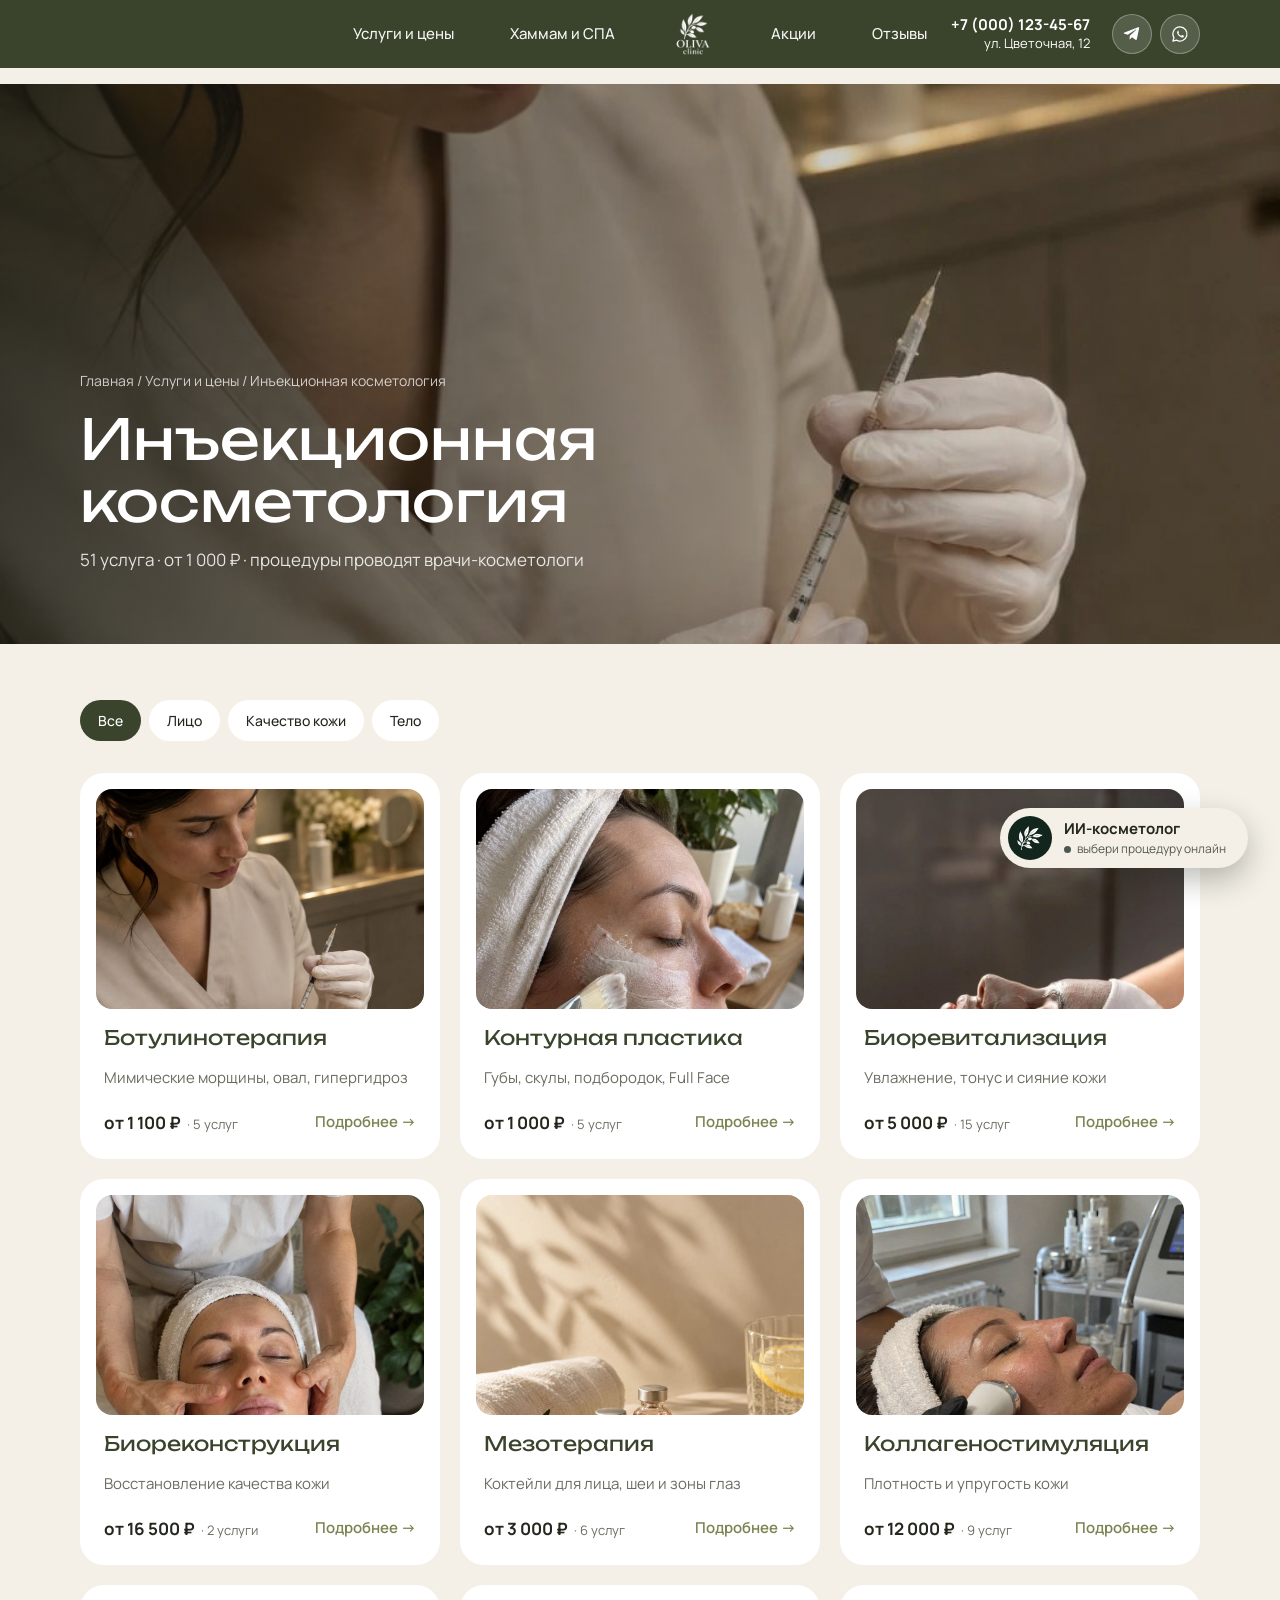
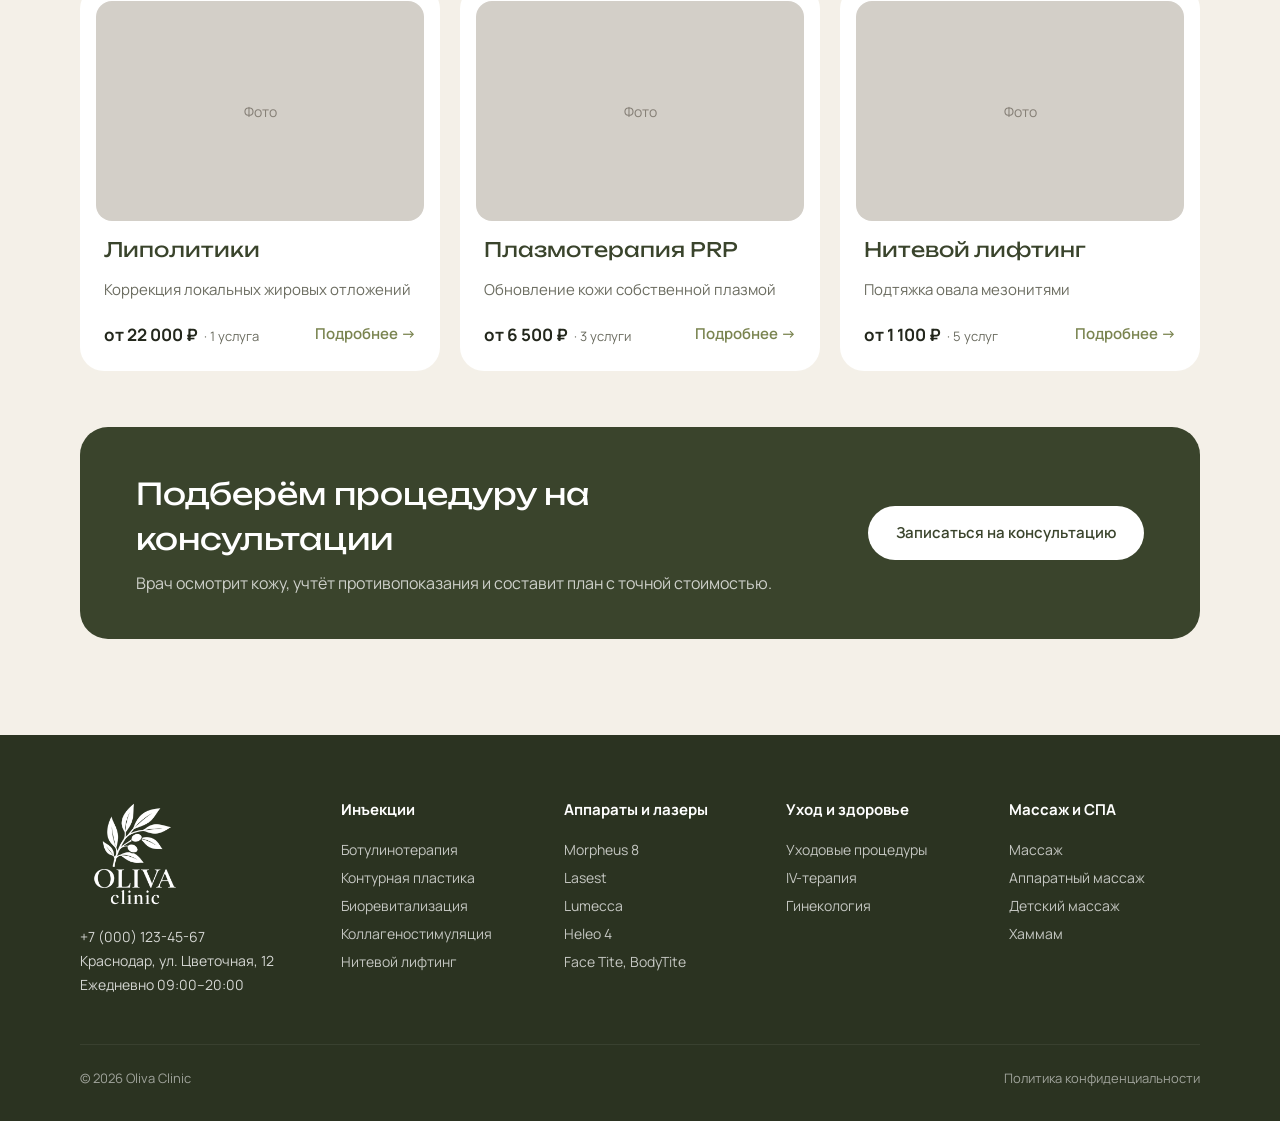
==== category-injections.html @ ef7864f9 "Убран ВКонтакте: вместо него Telegram-бот и WhatsApp Co-Authored-By: Claude Opus 5.5 <noreply@anthro" ====
<!doctype html>
<html lang="ru">
<head>
<meta charset="utf-8">
<meta name="viewport" content="width=device-width, initial-scale=1">
<title>Инъекционная косметология — OLIVA clinic</title>
<link rel="icon" href="assets/img/oliva-mark-black.png">
<link rel="preconnect" href="https://fonts.googleapis.com"><link rel="preconnect" href="https://fonts.gstatic.com" crossorigin>
<link href="https://fonts.googleapis.com/css2?family=Manrope:wght@400;500;600;700;800&family=Unbounded:wght@400;700&family=Yeseva+One&family=Cormorant+Garamond:ital,wght@1,500&display=swap" rel="stylesheet">
<link rel="stylesheet" href="assets/css/style.css?v=22">
</head>
<body class="inner">
<div id="site-header"></div>
<main>
  <section class="cat-hero">
    <img src="assets/img/svc-injections.jpg" alt="">
    <div class="wrap">
      <div style="font-size:14px;opacity:.75"><a href="index.html">Главная</a>  /  <a href="prices.html">Услуги и цены</a>  /  Инъекционная косметология</div>
      <h1>Инъекционная<br>косметология</h1>
      <p style="font-size:17px;opacity:.85">51 услуга · от 1 000 ₽ · процедуры проводят врачи-косметологи</p>
    </div>
  </section>
  <div class="wrap">
    <div class="filters">
      <button class="on" data-f="">Все</button><button data-f="face">Лицо</button><button data-f="skin">Качество кожи</button><button data-f="body">Тело</button>
    </div>
    <div class="cgrid3">
      <a class="ccard3 rv" data-g="face" href="service-botox.html"><div class="im"><img src="assets/img/svc-injections.jpg" alt=""></div><h3>Ботулинотерапия</h3><p>Мимические морщины, овал, гипергидроз</p><div class="ft"><span><b>от 1 100 ₽</b><small>· 5 услуг</small></span><span class="link">Подробнее →</span></div></a>
      <a class="ccard3 rv" data-g="face" href="prices.html#c-konturnaya-plastika"><div class="im"><img src="assets/img/p-mask.jpg" alt=""></div><h3>Контурная пластика</h3><p>Губы, скулы, подбородок, Full Face</p><div class="ft"><span><b>от 1 000 ₽</b><small>· 5 услуг</small></span><span class="link">Подробнее →</span></div></a>
      <a class="ccard3 rv" data-g="skin" href="prices.html#c-biorevitalizatsiya"><div class="im"><img src="assets/img/svc-face.jpg" alt=""></div><h3>Биоревитализация</h3><p>Увлажнение, тонус и сияние кожи</p><div class="ft"><span><b>от 5 000 ₽</b><small>· 15 услуг</small></span><span class="link">Подробнее →</span></div></a>
      <a class="ccard3 rv" data-g="skin" href="prices.html#c-biorekonstruktsiya"><div class="im"><img src="assets/img/p-massage.jpg" alt=""></div><h3>Биореконструкция</h3><p>Восстановление качества кожи</p><div class="ft"><span><b>от 16 500 ₽</b><small>· 2 услуги</small></span><span class="link">Подробнее →</span></div></a>
      <a class="ccard3 rv" data-g="skin" href="prices.html#c-mezoterapiya"><div class="im"><img src="assets/img/svc-iv.jpg" alt=""></div><h3>Мезотерапия</h3><p>Коктейли для лица, шеи и зоны глаз</p><div class="ft"><span><b>от 3 000 ₽</b><small>· 6 услуг</small></span><span class="link">Подробнее →</span></div></a>
      <a class="ccard3 rv" data-g="skin" href="prices.html#c-kollagenostimulyatsiya"><div class="im"><img src="assets/img/p-apparatus.jpg" alt=""></div><h3>Коллагеностимуляция</h3><p>Плотность и упругость кожи</p><div class="ft"><span><b>от 12 000 ₽</b><small>· 9 услуг</small></span><span class="link">Подробнее →</span></div></a>
      <a class="ccard3 rv" data-g="body" href="prices.html#c-lipolitiki"><div class="im">Фото</div><h3>Липолитики</h3><p>Коррекция локальных жировых отложений</p><div class="ft"><span><b>от 22 000 ₽</b><small>· 1 услуга</small></span><span class="link">Подробнее →</span></div></a>
      <a class="ccard3 rv" data-g="skin" href="prices.html#c-plazmoterapiya-cortexil-prp"><div class="im">Фото</div><h3>Плазмотерапия PRP</h3><p>Обновление кожи собственной плазмой</p><div class="ft"><span><b>от 6 500 ₽</b><small>· 3 услуги</small></span><span class="link">Подробнее →</span></div></a>
      <a class="ccard3 rv" data-g="face" href="prices.html#c-nitevoy-lifting"><div class="im">Фото</div><h3>Нитевой лифтинг</h3><p>Подтяжка овала мезонитями</p><div class="ft"><span><b>от 1 100 ₽</b><small>· 5 услуг</small></span><span class="link">Подробнее →</span></div></a>
    </div>
    <div class="cta-band" style="margin-top:56px">
      <div><h3>Подберём процедуру на консультации</h3><p>Врач осмотрит кожу, учтёт противопоказания и составит план с точной стоимостью.</p></div>
      <a href="#" class="btn btn-white" data-book="Консультация врача">Записаться на консультацию</a>
    </div>
  </div>
</main>
<div id="site-footer"></div>
<script src="assets/js/main.js?v=22"></script>
</body>
</html>
---- assets/css/style.css ----
:root{
  --ol:#3A442C; --ol-dark:#2B3321; --ink:#23271C; --mut:#6B6C60; --bg:#F4F0E8; --line:#E4DDD0;
  --acc:#7A8450; --white:#fff; --hammam:#0F3D47; --berry:#C2476B; --plum:#4E2446; --pink:#F2BFCB;
  --star:#E0A43A; --radius:24px; --pad:80px; --max:1440px;
  --f-head:'Unbounded',system-ui,sans-serif; --f-body:'Manrope',system-ui,sans-serif;
  --f-fest:'Yeseva One',serif; --f-it:'Cormorant Garamond',serif;
}
*{box-sizing:border-box;margin:0;padding:0}
html{scroll-behavior:smooth}
body{font-family:var(--f-body);color:var(--ink);background:var(--bg);font-size:16px;line-height:1.5;-webkit-font-smoothing:antialiased;overflow-x:hidden}
img{display:block;max-width:100%}
a{color:inherit;text-decoration:none}
button{font:inherit;cursor:pointer;border:0;background:none;color:inherit}
input,select,textarea{font:inherit}
.wrap{max-width:var(--max);margin:0 auto;padding:0 var(--pad)}
.h2{font-family:var(--f-head);font-weight:400;font-size:40px;line-height:1.15;color:var(--ol)}
.kicker{font-size:12px;font-weight:700;letter-spacing:.16em;text-transform:uppercase;color:var(--acc)}
.muted{color:var(--mut)}
.section{padding:96px 0}
.btn{display:inline-flex;align-items:center;justify-content:center;gap:10px;border-radius:100px;padding:16px 28px;font-weight:600;font-size:15px;transition:transform .2s,background .2s,color .2s,box-shadow .2s;white-space:nowrap}
.btn:hover{transform:translateY(-2px)}
.btn:active{transform:translateY(0)}
.btn-ol{background:var(--ol);color:#fff}
.btn-ol:hover{background:var(--ol-dark);box-shadow:0 10px 24px rgba(58,68,44,.25)}
.btn-light{background:var(--bg);color:var(--ink)}
.btn-white{background:#fff;color:var(--ol)}
.btn-line{border:1px solid rgba(58,68,44,.35);color:var(--ol)}
.btn-line:hover{background:var(--ol);color:#fff}
.btn-ghost{border:1px solid rgba(255,255,255,.7);color:#fff}
.btn-ghost:hover{background:#fff;color:var(--ink)}
.btn-sm{padding:10px 18px;font-size:14px}
.link{color:var(--acc);font-weight:600;font-size:15px;display:inline-flex;gap:6px;align-items:center}
.link:hover{color:var(--ol)}

/* ---------- header ---------- */
.hdr{position:fixed;inset:0 0 auto 0;z-index:50;transition:background .3s,box-shadow .3s,padding .3s;padding:22px 0;color:#fff}
.hdr.solid{background:rgba(43,51,33,.96);backdrop-filter:blur(10px);padding:12px 0;box-shadow:0 8px 30px rgba(0,0,0,.15)}
.hdr .wrap{display:grid;grid-template-columns:1fr auto 1fr;align-items:center;gap:24px}
.hdr .center{grid-column:2;display:flex;align-items:center;gap:56px}
.hdr nav{display:flex;gap:56px;font-size:15px;font-weight:500;white-space:nowrap}
.hdr nav a{position:relative;opacity:.95}
.hdr nav a::after{content:'';position:absolute;left:0;right:100%;bottom:-6px;height:1.5px;background:currentColor;transition:right .25s}
.hdr nav a:hover::after,.hdr nav a.active::after{right:0}
.hdr .logo{display:flex;align-items:center;gap:10px;justify-self:center}
.hdr .logo img{height:58px;transition:height .3s}
.hdr.solid .logo img{height:44px}
.hdr .right{grid-column:3;display:flex;align-items:center;justify-content:flex-end;gap:16px}
.hdr .contact{text-align:right;font-size:13px;line-height:1.35;white-space:nowrap;margin-right:6px}
.hdr .contact b{font-size:15px;display:block}
.socials{display:flex;gap:8px}
.soc{width:40px;height:40px;border-radius:50%;display:grid;place-items:center;background:rgba(255,255,255,.14);border:1px solid rgba(255,255,255,.3);transition:background .2s}
.soc:hover{background:rgba(255,255,255,.3)}
.soc svg{width:18px;height:18px;fill:#fff}
.burger,.hdr .callwrap{display:none}
.callwrap{position:relative}
.callmenu{position:absolute;right:0;top:calc(100% + 10px);width:264px;background:#fff;color:var(--ink);border-radius:18px;box-shadow:0 18px 44px rgba(20,25,15,.28);padding:8px;display:flex;flex-direction:column;gap:2px;transform-origin:top right;animation:callpop .22s cubic-bezier(.2,.8,.3,1)}
.callmenu[hidden]{display:none}
@keyframes callpop{from{opacity:0;transform:translateY(-6px) scale(.96)}}
.callmenu a{display:flex;align-items:center;gap:12px;padding:10px;border-radius:12px;transition:background .15s}
.callmenu a:hover,.callmenu a:focus-visible{background:var(--bg)}
.callmenu b{display:block;font-size:15px}
.callmenu small{font-size:12.5px;color:var(--mut)}
.ci{width:42px;height:42px;flex:none;border-radius:50%;display:grid;place-items:center}
.ci svg{width:21px;height:21px;fill:#fff}
.ci.tg{background:#2AABEE}
.ci.wa{background:#25D366}
.ci.tel{background:var(--ol)}
.hdr.light{color:var(--ink)}
/* inner pages: header always solid */
body.inner .hdr{background:var(--ol);padding:12px 0}
body.inner .hdr .logo img{height:44px}
body.inner main{padding-top:84px}

/* mobile menu */
.mmenu{position:fixed;inset:0;z-index:78;background:var(--ol-dark);color:#fff;display:flex;flex-direction:column;padding:24px 24px 32px;transform:translateY(-100%);visibility:hidden;overflow-y:auto;transition:transform .4s cubic-bezier(.7,0,.2,1),visibility 0s .4s}
.mmenu.open{transform:none;visibility:visible;transition:transform .4s cubic-bezier(.7,0,.2,1)}
.mmenu .top{display:flex;justify-content:space-between;align-items:center}
.mmenu .top img{height:40px}
.mmenu .close{width:44px;height:44px;border-radius:50%;background:rgba(255,255,255,.12);font-size:22px}
.mmenu nav{display:flex;flex-direction:column;gap:6px;margin-top:40px}
.mmenu nav a{font-family:var(--f-head);font-size:26px;padding:10px 0;border-bottom:1px solid rgba(255,255,255,.1)}
.mmenu .bottom{margin-top:auto;display:flex;flex-direction:column;gap:14px}

/* ---------- hero ---------- */
.grid>*,.cgrid>*,.duo>*,.pgrid>*{min-width:0}
.hero{position:relative;height:100vh;min-height:680px;max-height:900px;overflow:hidden;color:#fff;background:#1d1f18}
.hero .slide{position:absolute;inset:0;transform:translateX(100%);visibility:hidden;z-index:0;transition:transform 1.6s cubic-bezier(.45,.05,.2,1),filter 1.6s,visibility 0s 1.6s}
.hero .slide.on{transform:none;visibility:visible;z-index:2;transition:transform 1.6s cubic-bezier(.45,.05,.2,1)}
.hero .slide.out{transform:translateX(-30%);filter:brightness(.55);visibility:visible;z-index:1;transition:transform 1.6s cubic-bezier(.45,.05,.2,1),filter 1.6s}
.hero .slide.on{box-shadow:-30px 0 60px rgba(0,0,0,.35)}
.hero .slide img,.hero .slide video{position:absolute;inset:0;width:100%;height:100%;object-fit:cover}
.hero .slide picture{position:absolute;inset:0}
.hero .slide video{opacity:0;transition:opacity .4s}
.hero .slide video.ready{opacity:1}
@keyframes kenburns{from{transform:scale(1.02)}to{transform:scale(1.12)}}
.hero::after{content:'';position:absolute;inset:0;background:linear-gradient(180deg,rgba(18,16,13,.55) 0%,rgba(18,16,13,0) 22%,rgba(18,16,13,0) 45%,rgba(18,16,13,.62) 100%);pointer-events:none}
.hero .content{position:absolute;left:0;right:0;bottom:84px;z-index:2}
.hero .addr{font-size:13px;font-weight:700;letter-spacing:.12em;opacity:.9}
.hero h1{font-family:var(--f-head);font-weight:400;font-size:52px;line-height:1.12;margin:16px 0 28px;max-width:620px}
.hero .cta{display:flex;gap:12px;flex-wrap:wrap}
.hero .bars{position:absolute;left:0;right:0;bottom:36px;z-index:2}
.hero .bars .wrap{display:flex;gap:8px}
.hero .bar{height:3px;width:64px;background:rgba(255,255,255,.35);border-radius:2px;overflow:hidden;cursor:pointer}
.hero .bar i{display:block;height:100%;width:0;background:#fff}
.hero .bar.done i{width:100%}
@keyframes fillbar{to{width:100%}}

/* ---------- marquee ribbon ---------- */
.ribbon{background:var(--ol);color:var(--bg);overflow:hidden;padding:20px 0}
.ribbon .track{display:flex;gap:28px;width:max-content;animation:marq 40s linear infinite}
.ribbon:hover .track{animation-play-state:paused}
.ribbon span{font-size:14px;font-weight:600;letter-spacing:.1em;text-transform:uppercase;white-space:nowrap}
.ribbon .star{color:#fff}
@keyframes marq{to{transform:translateX(-50%)}}

/* ---------- services ---------- */
.svc-head{display:flex;justify-content:space-between;align-items:flex-end;margin-bottom:40px}
.svc-grid{display:grid;grid-template-columns:repeat(3,1fr);gap:20px}
.svc{position:relative;height:460px;border-radius:var(--radius);overflow:hidden;color:#fff;display:flex;flex-direction:column;justify-content:flex-end;padding:28px;isolation:isolate}
.svc img{position:absolute;inset:0;width:100%;height:100%;object-fit:cover;z-index:-2;transition:transform .8s ease}
.svc::before{content:'';position:absolute;inset:0;z-index:-1;background:linear-gradient(180deg,rgba(11,23,18,0) 45%,rgba(11,23,18,.72));transition:background .4s}
.svc:hover img{transform:scale(1.06)}
.svc:hover::before{background:linear-gradient(180deg,rgba(11,23,18,.25) 0%,rgba(11,23,18,.85))}
.svc .cnt{font-size:12px;font-weight:600;letter-spacing:.14em;opacity:.75;text-transform:uppercase}
.svc h3{font-family:var(--f-head);font-weight:400;font-size:24px;line-height:1.2;margin-top:8px}
.svc ul{list-style:none;max-height:0;overflow:hidden;opacity:0;transition:max-height .5s,opacity .4s,margin .4s;font-size:15px}
.svc ul li{padding:3px 0;opacity:.9}
.svc:hover ul{max-height:320px;opacity:1;margin-top:14px}
.svc .go{margin-top:14px;font-weight:600;font-size:14px;opacity:0;transform:translateY(8px);transition:.4s}
.svc:hover .go{opacity:1;transform:none}

/* ---------- promos slider ---------- */
.promos{position:relative}
.promo-head{display:flex;justify-content:space-between;align-items:center;margin-bottom:28px}
.pslider{position:relative;height:560px;overflow:hidden}
.pslide{position:absolute;inset:0;opacity:0;visibility:hidden;transition:opacity .7s,visibility .7s}
.pslide.on{opacity:1;visibility:visible;z-index:2}
.pslide.prev{opacity:1;visibility:visible;z-index:1;transition:none}
.pslide .bg{position:absolute;inset:0;width:100%;height:100%;object-fit:cover;object-position:50% 29%}
.pslide .shade{position:absolute;inset:0}
.p1 .shade{background:linear-gradient(90deg,rgba(20,18,15,.72) 0%,rgba(20,18,15,.45) 40%,rgba(20,18,15,0) 70%)}
.pslide .txt{position:relative;z-index:2;height:100%;display:flex;flex-direction:column;justify-content:center;padding-left:var(--pad);max-width:720px;color:#fff;gap:14px}
.big-outline{display:block;width:490px;height:auto;margin:14px 0 16px}
.pslide .desc{font-size:20px;font-weight:500;line-height:1.4}
.price-row{display:flex;align-items:center;gap:28px;margin-top:8px}
.price-row .old{font-family:var(--f-head);font-size:15px;opacity:.6;text-decoration:line-through}
.price-row .now{font-family:var(--f-head);font-size:34px}
.price-row .sep{width:1px;height:52px;background:rgba(255,255,255,.35)}
.flip{position:absolute;top:32px;right:40px;z-index:3;text-align:right;color:#fff}
.flip .lbl{font-size:11px;font-weight:700;letter-spacing:.16em;margin-bottom:8px}
.flip .tiles{display:flex;gap:8px}
.flip .u{display:flex;flex-direction:column;align-items:center;gap:6px;font-size:13px;font-weight:700;text-shadow:0 1px 3px rgba(0,0,0,.35)}
.tile{position:relative;width:58px;height:64px;border-radius:8px;font-weight:800;font-size:38px;letter-spacing:-.02em;color:#4A3A2E;perspective:300px;box-shadow:0 6px 14px rgba(40,25,10,.25)}
.tile .half{position:absolute;left:0;right:0;height:50%;overflow:hidden;display:flex;justify-content:center;background:linear-gradient(#F7F2EA,#EDE4D8)}
.tile .half span{line-height:64px;height:64px}
.tile .top{top:0;border-radius:8px 8px 0 0}
.tile .bot{bottom:0;border-radius:0 0 8px 8px;background:linear-gradient(#E4D9CA,#DCCFBE)}
.tile .bot span{transform:translateY(-32px)}
.tile .flap{position:absolute;left:0;right:0;top:0;height:50%;overflow:hidden;display:flex;justify-content:center;background:linear-gradient(#F7F2EA,#EDE4D8);border-radius:8px 8px 0 0;transform-origin:bottom;backface-visibility:hidden}
.tile .flap span{line-height:64px;height:64px}
.tile.go .flap{animation:flipdown .55s ease-in forwards}
@keyframes flipdown{to{transform:rotateX(-90deg)}}
.tile::after{content:'';position:absolute;left:0;right:0;top:calc(50% - .6px);height:1.2px;background:#B9A794;z-index:3}
.p2{background:linear-gradient(90deg,#F9DCE2,#F2BFCB 55%,#E58FA6)}
.p2 .bg{object-position:50% 26%}
.p2 .shade{background:linear-gradient(90deg,rgba(252,224,227,.55) 0%,rgba(252,224,227,0) 45%)}
.p2 .bokeh{position:absolute;left:0;top:0;width:1440px;height:560px;pointer-events:none;z-index:1}
.p2 .txt{justify-content:flex-start;padding-top:95px}
.p2 .txt{color:var(--plum)}
.p2 .greet{font-family:var(--f-fest);font-size:54px;letter-spacing:.04em;line-height:1.2}
.p2 .bigf{font-family:var(--f-head);font-weight:700;font-size:150px;line-height:1;color:var(--berry);text-shadow:4px 4px 0 rgba(255,255,255,.7);letter-spacing:-.04em}
.p2 .desc{font-size:17px;font-weight:400;line-height:1.5}
.p2 .price-row{margin-top:0}
.p2 .pass{font-size:11px;font-weight:600;letter-spacing:.16em;color:rgba(78,36,70,.7)}
.p2 .sep{background:rgba(78,36,70,.3)}
.btn-berry{background:var(--berry);color:#fff;font-weight:700}
.btn-berry:hover{background:#A93A5B}
.gift{position:absolute;z-index:1;object-fit:contain;filter:drop-shadow(0 10px 22px rgba(115,38,64,.18));animation:floaty 6s ease-in-out infinite}
.g-pink{width:130px;height:121px;left:-21px;top:-16px;--r:-8deg;transform:rotate(-8deg)}
.g-rasp{width:137px;height:131px;left:-33px;top:457px;animation-delay:-3s}
@keyframes floaty{50%{transform:translateY(-6px) rotate(var(--r,0deg))}}
.pctrl{position:absolute;right:40px;bottom:32px;z-index:4;display:flex;align-items:center;gap:14px;color:#fff}
.pctrl .arr{width:48px;height:48px;border-radius:50%;display:grid;place-items:center;font-size:18px;font-weight:700;border:1px solid rgba(255,255,255,.7);background:rgba(255,255,255,.18);backdrop-filter:blur(8px);transition:.2s}
.pctrl .arr.fill{background:#fff;color:var(--ol);border-color:#fff}
.pctrl .arr:hover{transform:scale(1.06)}
.pctrl.dark{color:var(--plum)}
.pctrl.dark .arr{background:rgba(255,255,255,.85);border-color:transparent;color:var(--plum);backdrop-filter:blur(5px)}
.pctrl.dark .arr.fill{background:var(--plum);color:#fff}
.pctrl.dark span{font-size:14px;font-weight:600}
.pdots{display:flex;gap:6px;align-items:center}
.pdots i{width:8px;height:8px;border-radius:4px;background:currentColor;opacity:.35;transition:.3s;cursor:pointer}
.pdots i.on{width:28px;opacity:1}

/* ---------- about ---------- */
.about .grid{display:grid;grid-template-columns:600px 1fr;gap:64px;align-items:center}
.about .photo{height:560px;border-radius:var(--radius);overflow:hidden}
.about .photo img{width:100%;height:100%;object-fit:cover;object-position:50% 8%}
.about p{font-size:18px;line-height:1.6;margin-top:20px}
.amen{display:grid;grid-template-columns:repeat(3,1fr);gap:12px 16px;margin-top:32px}
.amen div{display:flex;align-items:center;gap:14px;font-weight:600;font-size:15px;line-height:1.3}
.amen img{width:64px;height:64px;object-fit:contain;flex:none}

/* ---------- reviews ---------- */
.reviews{background:#fff;overflow:hidden}
.rev-head{display:flex;justify-content:space-between;align-items:center;margin-bottom:40px}
.rating{display:flex;align-items:center;gap:14px}
.rating b{font-family:var(--f-head);font-size:32px;font-weight:400;color:var(--ol)}
.stars{color:var(--star);letter-spacing:2px}
.rrow{overflow:hidden;position:relative;margin-bottom:20px;mask-image:linear-gradient(90deg,transparent,#000 10%,#000 90%,transparent)}
.rtrack{display:flex;gap:20px;width:max-content;animation:marq 60s linear infinite}
.rrow.rev .rtrack{animation-direction:reverse}
.rrow:hover .rtrack{animation-play-state:paused}
.rcard{width:400px;background:var(--bg);border-radius:20px;padding:28px;display:flex;flex-direction:column;gap:14px;flex:none}
.rcard .who{display:flex;align-items:center;gap:12px}
.av{width:44px;height:44px;border-radius:50%;display:grid;place-items:center;font-weight:600;font-size:15px;color:var(--ol);flex:none}
.rcard .nm{font-weight:700;font-size:15px}
.rcard .dt{font-size:13px;color:var(--mut)}
.rcard p{font-size:15px;line-height:1.55}

/* ---------- hammam ---------- */
.hammam{background:var(--hammam);color:#fff}
.hammam .grid{display:grid;grid-template-columns:640px 1fr;gap:56px;align-items:center}
.hslider{position:relative;height:560px;border-radius:var(--radius);overflow:hidden}
.hslider img{position:absolute;inset:0;width:100%;height:100%;object-fit:cover;opacity:0;transition:opacity .6s}
.hslider img.on{opacity:1}
.hslider .hud{position:absolute;left:28px;right:28px;bottom:28px;display:flex;justify-content:space-between;align-items:flex-end}
.hslider .cnt{font-weight:600;font-size:14px;letter-spacing:.08em;margin-bottom:10px}
.hbars{display:flex;gap:6px}
.hbars i{height:3px;width:20px;border-radius:2px;background:rgba(255,255,255,.45);transition:.3s;cursor:pointer}
.hbars i.on{width:40px;background:#fff}
.hslider .arrs{display:flex;gap:10px}
.hslider .arrs button{width:52px;height:52px;border-radius:50%;background:rgba(255,255,255,.18);border:1px solid rgba(255,255,255,.6);font-size:18px;font-weight:700;backdrop-filter:blur(8px)}
.hslider .arrs button:last-child{background:#fff;color:var(--ol)}
.hammam .h2{color:#fff}
.hammam .kicker{color:rgba(255,255,255,.7)}
.hammam p{opacity:.8;font-size:17px;margin:20px 0 24px;line-height:1.6}
.plist{border-top:1px solid rgba(255,255,255,.18)}
.plist div{display:flex;justify-content:space-between;padding:18px 0;border-bottom:1px solid rgba(255,255,255,.18);font-size:17px}
.plist b{font-weight:700}
.hammam .btns{display:flex;gap:12px;margin-top:28px}

/* ---------- gallery ---------- */
.gallery{background:#fff}
.gfeed{display:grid;grid-template-columns:repeat(4,1fr);gap:4px;margin-top:32px}
.gfeed figure{aspect-ratio:4/5;overflow:hidden;cursor:zoom-in;position:relative}
.gfeed img{width:100%;height:100%;object-fit:cover;transition:transform .6s}
.gfeed figure:hover img{transform:scale(1.05)}
.gfeed .more{display:none}
.gfeed.open .more{display:block}
.gmore{text-align:center;padding-top:28px}
.lightbox{position:fixed;inset:0;z-index:80;background:rgba(10,10,8,.92);display:none;align-items:center;justify-content:center}
.lightbox.open{display:flex}
.lightbox img{max-height:88vh;max-width:88vw;border-radius:6px}
.lightbox button{position:absolute;color:#fff;font-size:28px;width:56px;height:56px;border-radius:50%;background:rgba(255,255,255,.12)}
.lightbox .x{top:24px;right:24px}
.lightbox .lp{left:24px;top:50%;transform:translateY(-50%)}
.lightbox .ln{right:24px;top:50%;transform:translateY(-50%)}

/* ---------- certificate + booking ---------- */
.duo{display:grid;grid-template-columns:1fr 1fr}
.cert{position:relative;min-height:560px;overflow:hidden;display:flex}
.cert img.bg{position:absolute;inset:0;width:100%;height:100%;object-fit:cover}
.cert::before{content:'';position:absolute;inset:0;background:linear-gradient(90deg,rgba(245,237,224,.6),rgba(245,237,224,0) 55%);z-index:1}
.cert .txt{position:static;padding:96px 44px 72px;max-width:380px;display:flex;flex-direction:column;gap:14px}
.cert .txt>*{position:relative;z-index:2}
.cert .txt>div:last-child{position:absolute;left:50%;bottom:72px;transform:translateX(-50%)}
.cert h3{font-family:var(--f-head);font-weight:400;font-size:36px;line-height:1.15;color:var(--ol)}
.cert p{color:#4A4C40;font-size:16px;line-height:1.55}
.cert .stamp{position:absolute;z-index:2;width:44px;left:56.5%;top:36%;transform:rotate(8deg);mix-blend-mode:multiply;opacity:.8}
.booking{background:#1A1714;color:#fff;padding:72px 80px;display:flex;flex-direction:column;gap:14px}
.booking h3{font-family:var(--f-head);font-weight:400;font-size:36px}
.booking .sub{opacity:.7;margin-bottom:10px}
.field{background:#fff;border-radius:14px;border:2px solid transparent;color:var(--ink);padding:17px 20px;width:100%;outline:none;transition:border .2s}
.field:focus{border-color:var(--acc)}
.field.err{border-color:#D9534F}
.booking small{opacity:.5;font-size:12px}
.booking .alt{font-size:14px;opacity:.75}
.booking .alt a{text-decoration:underline;font-weight:600;opacity:1}
.ok{display:none;flex-direction:column;align-items:flex-start;gap:14px}
.ok .circle{width:64px;height:64px;border-radius:50%;background:var(--acc);display:grid;place-items:center;font-size:30px}

/* ---------- contacts ---------- */
.contacts{background:#fff}
.cgrid{display:grid;grid-template-columns:500px 1fr;gap:20px;margin-top:40px}
.ccard{background:var(--ol);color:#fff;border-radius:var(--radius);padding:40px;display:flex;flex-direction:column;justify-content:space-between;gap:24px}
.citem{display:flex;gap:18px;align-items:center}
.citem .ic{width:56px;height:56px;border-radius:50%;background:rgba(255,255,255,.1);display:grid;place-items:center;flex:none}
.citem .ic svg{width:24px;height:24px;stroke:#fff;fill:none;stroke-width:1.7}
.citem small{opacity:.6;font-size:14px}
.citem b{display:block;font-size:22px;font-weight:600}
.ccard .btns{display:flex;gap:10px;align-items:center}
.map{position:relative;border-radius:var(--radius);overflow:hidden;min-height:420px}
.map img{width:100%;height:100%;object-fit:cover}
.pin{position:absolute;left:52%;top:46%;transform:translate(-50%,-100%);display:flex;align-items:center;gap:8px}
.pin .drop{width:52px;height:64px;filter:drop-shadow(0 6px 10px rgba(0,0,0,.25));animation:bounce 2.4s ease-in-out infinite}
@keyframes bounce{50%{transform:translateY(-6px)}}
.pin .chip{background:#fff;color:var(--ol);font-weight:700;font-size:14px;padding:8px 14px;border-radius:100px;box-shadow:0 4px 12px rgba(0,0,0,.15)}

/* ---------- footer ---------- */
.ftr{background:var(--ol-dark);color:#fff;padding:64px 0 32px}
.ftr .top{display:grid;grid-template-columns:1.2fr repeat(4,1fr);gap:32px}
.ftr .brand img{height:110px}
.ftr .brand p{opacity:.8;font-size:14px;margin-top:16px;line-height:1.7}
.ftr h4{font-size:15px;margin-bottom:14px}
.ftr ul{list-style:none;font-size:14px;line-height:2;opacity:.72}
.ftr ul a:hover{opacity:1;text-decoration:underline}
.ftr .bot{display:flex;justify-content:space-between;margin-top:48px;padding-top:24px;border-top:1px solid rgba(255,255,255,.12);font-size:13px;opacity:.55}

/* ---------- chat ---------- */
.chat-btn{position:fixed;right:32px;bottom:32px;z-index:70;display:flex;align-items:center;gap:12px;background:var(--bg);color:var(--ink);border-radius:100px;padding:8px 22px 8px 8px;box-shadow:0 12px 30px rgba(20,25,15,.28);transition:transform .25s}
.chat-btn:hover{transform:translateY(-3px)}
.chat-btn .ava{width:44px;height:44px;border-radius:50%;background:#12261D;display:grid;place-items:center}
.chat-btn .ava img{width:28px}
.chat-btn{text-align:left}
.chat-btn b{display:block;font-size:15px}
.chat-btn small{font-size:12px;opacity:.75;display:flex;align-items:center;gap:6px}
.chat-btn small::before{content:'';width:7px;height:7px;border-radius:50%;background:#12261D}
.chat{position:fixed;right:32px;bottom:32px;z-index:75;width:400px;height:640px;max-height:calc(100vh - 64px);background:#fff;border-radius:22px;box-shadow:0 18px 48px rgba(13,38,25,.25);display:flex;flex-direction:column;overflow:hidden;transform:translateY(20px) scale(.96);opacity:0;pointer-events:none;transition:.3s}
.chat.open{transform:none;opacity:1;pointer-events:auto}
.chat .head{display:flex;align-items:center;gap:12px;padding:14px 14px 14px 18px;background:var(--bg);border-bottom:1px solid var(--line)}
.chat .head .ava{width:40px;height:40px;border-radius:50%;background:#12261D;display:grid;place-items:center}
.chat .head .ava img{width:26px}
.chat .head b{font-size:16px;display:block}
.chat .head small{font-size:12px;opacity:.7}
.chat .head .x{margin-left:auto;width:34px;height:34px;border-radius:50%;background:rgba(26,23,20,.08);font-size:15px}
.chat .body{flex:1;overflow-y:auto;padding:18px 16px;display:flex;flex-direction:column;gap:14px;scroll-behavior:smooth}
.msg{display:flex;gap:10px;align-items:flex-start;animation:pop .3s ease}
@keyframes pop{from{opacity:0;transform:translateY(6px)}}
.msg .ava{width:28px;height:28px;border-radius:50%;background:#12261D;display:grid;place-items:center;flex:none}
.msg .ava img{width:18px}
.bubble{background:var(--bg);border-radius:4px 16px 16px 16px;padding:12px 16px;font-size:14px;line-height:1.45;max-width:300px}
.msg.me{justify-content:flex-end}
.msg.me .bubble{background:#1A1714;color:#fff;border-radius:16px 16px 4px 16px}
.chips{display:flex;flex-wrap:wrap;gap:6px;margin-top:8px}
.chip{border:1px solid #D9D1C2;border-radius:100px;padding:8px 14px;font-size:13px;font-weight:500;color:var(--ink);background:#fff;transition:.2s}
.chip:hover{background:var(--bg);border-color:var(--ink)}
.chip.main{background:#1A1714;color:#fff;border-color:#1A1714}
.pcards{display:flex;flex-direction:column;gap:8px;margin-top:8px}
.pcard{border:1px solid var(--line);border-radius:14px;padding:12px 14px;font-size:13px}
.pcard b{display:block;font-size:14px}
.pcard .pr{display:flex;justify-content:space-between;margin-top:6px;font-weight:700}
.pcard .pr a{color:var(--acc);font-weight:600}
.typing span{display:inline-block;width:6px;height:6px;border-radius:50%;background:var(--mut);margin-right:3px;animation:dot 1s infinite}
.typing span:nth-child(2){animation-delay:.15s}.typing span:nth-child(3){animation-delay:.3s}
@keyframes dot{50%{opacity:.2}}
.chat .foot{padding:10px 14px 12px;border-top:1px solid var(--line);text-align:center}
.chat form{display:flex;gap:8px;background:#fff;border:1px solid #D9D1C2;border-radius:100px;padding:5px 5px 5px 18px}
.chat form input{flex:1;border:0;outline:0;font-size:14px}
.chat form button{width:38px;height:38px;border-radius:50%;background:#1A1714;color:#fff;font-weight:700}
.chat .foot small{display:block;margin-top:8px;font-size:11px;color:#8C948F}

/* ---------- modal ---------- */
.modal{position:fixed;inset:0;z-index:90;background:rgba(15,15,12,.55);display:none;align-items:center;justify-content:center;padding:20px}
.modal.open{display:flex;animation:fade .25s}
@keyframes fade{from{opacity:0}}
.modal .box{background:#fff;border-radius:24px;padding:40px;width:100%;max-width:480px;position:relative;display:flex;flex-direction:column;gap:14px}
.modal h3{font-family:var(--f-head);font-weight:400;font-size:28px;color:var(--ol)}
.modal .x{position:absolute;top:16px;right:16px;width:40px;height:40px;border-radius:50%;background:var(--bg);font-size:18px}
.modal .field{background:var(--bg)}
.modal .bookform{display:flex;flex-direction:column;gap:12px}
.modal .form-wrap{display:flex;flex-direction:column;gap:14px}
.toast{position:fixed;left:50%;bottom:32px;transform:translate(-50%,80px);z-index:95;background:var(--ink);color:#fff;padding:14px 22px;border-radius:100px;font-size:14px;transition:.35s;opacity:0}
.toast.on{transform:translate(-50%,0);opacity:1}

/* ---------- reveal ---------- */
.rv{opacity:0;transform:translateY(28px);transition:opacity .8s ease,transform .8s ease}
.rv.in{opacity:1;transform:none}

/* ---------- inner pages ---------- */
.crumbs{font-size:14px;color:var(--mut);padding:36px 0 0}
.crumbs a:hover{color:var(--ol)}
.ph{display:flex;justify-content:space-between;align-items:flex-end;gap:32px;padding:20px 0 40px}
.ph h1{font-family:var(--f-head);font-weight:400;font-size:48px;color:var(--ol);line-height:1.1}
.ph p{color:var(--mut);font-size:17px;max-width:620px;margin-top:14px}
.search{display:flex;align-items:center;gap:12px;background:#fff;border-radius:100px;padding:8px 8px 8px 22px;min-width:520px}
.search input{flex:1;border:0;outline:0;font-size:15px}
.pgrid{display:grid;grid-template-columns:320px 1fr;gap:40px;align-items:start;padding-bottom:96px}
.side{position:sticky;top:104px;background:#fff;border-radius:var(--radius);padding:26px 22px;max-height:calc(100vh - 128px);overflow:auto}
.side h5{font-size:11px;font-weight:700;letter-spacing:.14em;color:var(--acc);margin:14px 12px 6px}
.side h5:first-child{margin-top:0}
.side a{display:flex;justify-content:space-between;padding:9px 12px;border-radius:10px;font-size:15px;transition:.2s}
.side a:hover,.side a.on{background:var(--bg);color:var(--ol);font-weight:600}
.side a span{font-size:13px;color:var(--mut);font-weight:400}
.acc{background:#fff;border-radius:var(--radius);padding:0 32px;margin-bottom:16px;scroll-margin-top:110px}
.acc>button{width:100%;display:flex;justify-content:space-between;align-items:center;padding:26px 0;text-align:left}
.acc>button .t{display:flex;align-items:center;gap:12px;font-family:var(--f-head);font-size:22px;color:var(--ol)}
.acc .cnt{font-family:var(--f-body);font-size:12px;font-weight:600;color:var(--mut);background:var(--bg);border-radius:100px;padding:4px 10px}
.acc .pm{font-size:26px;color:var(--ol);transition:transform .3s}
.acc.open .pm{transform:rotate(45deg)}
.acc .rows{display:none;padding-bottom:16px}
.acc.open .rows{display:block}
.prow{display:flex;align-items:center;gap:24px;padding:15px 0;border-top:1px solid var(--line)}
.prow .n{flex:1;font-size:16px}
.prow .p{font-weight:700;font-size:17px;white-space:nowrap}
.prow mark{background:#F2E4B8;border-radius:3px}
.empty{background:#fff;border-radius:var(--radius);padding:40px;text-align:center;color:var(--mut);display:none}
.cta-band{background:var(--ol);color:#fff;border-radius:28px;padding:44px 56px;display:flex;justify-content:space-between;align-items:center;gap:32px;margin-bottom:96px}
.cta-band h3{font-family:var(--f-head);font-weight:400;font-size:30px}
.cta-band p{opacity:.75;margin-top:10px}

/* category page */
.cat-hero{position:relative;height:560px;color:#fff;display:flex;align-items:flex-end;padding-bottom:72px}
.cat-hero img{position:absolute;inset:0;width:100%;height:100%;object-fit:cover;object-position:50% 25%}
.cat-hero::before{content:'';position:absolute;inset:0;background:linear-gradient(90deg,rgba(26,28,20,.78),rgba(26,28,20,.25) 60%,rgba(26,28,20,.05));z-index:1}
.cat-hero .wrap{position:relative;z-index:2;width:100%}
.cat-hero h1{font-family:var(--f-head);font-weight:400;font-size:56px;line-height:1.1;margin:18px 0 14px}
.filters{display:flex;flex-wrap:wrap;gap:8px;padding:56px 0 32px}
.filters button{background:#fff;border-radius:100px;padding:10px 18px;font-size:14px;font-weight:500;transition:.2s}
.filters button.on,.filters button:hover{background:var(--ol);color:#fff}
.cgrid3{display:grid;grid-template-columns:repeat(3,1fr);gap:20px}
.ccard3{background:#fff;border-radius:var(--radius);padding:16px 16px 24px;display:flex;flex-direction:column;gap:14px;transition:transform .3s,box-shadow .3s}
.ccard3:hover{transform:translateY(-4px);box-shadow:0 16px 36px rgba(40,45,30,.1)}
.ccard3 .im{height:220px;border-radius:16px;overflow:hidden;background:#D3CFC8;display:grid;place-items:center;color:#857F76;font-size:14px}
.ccard3 .im img{width:100%;height:100%;object-fit:cover}
.ccard3 h3{font-family:var(--f-head);font-weight:400;font-size:20px;color:var(--ol);padding:0 8px}
.ccard3 p{color:var(--mut);font-size:15px;padding:0 8px}
.ccard3 .ft{display:flex;justify-content:space-between;align-items:center;padding:6px 8px 0;margin-top:auto}
.ccard3 .ft b{font-size:17px}
.ccard3 .ft small{color:var(--mut);font-size:13px;margin-left:6px;font-weight:400}

/* service page */
.sv-hero{display:grid;grid-template-columns:1fr 520px;gap:64px;align-items:center;padding:20px 0 80px}
.sv-hero h1{font-family:var(--f-head);font-weight:400;font-size:56px;color:var(--ol);margin:14px 0 20px}
.sv-hero p{color:var(--mut);font-size:17px;line-height:1.6}
.sv-hero .pr{font-family:var(--f-head);font-size:34px;margin:24px 0}
.sv-hero .pr small{font-family:var(--f-body);font-size:16px;color:var(--mut)}
.sv-hero .ph2{height:640px;border-radius:28px;overflow:hidden}
.sv-hero .ph2 img{width:100%;height:100%;object-fit:cover}
.facts{display:flex;gap:10px;flex-wrap:wrap;margin-top:28px}
.facts div{background:#fff;border-radius:16px;padding:14px 18px}
.facts b{display:block;color:var(--ol)}
.facts small{color:var(--mut);font-size:13px}
.zones{display:grid;grid-template-columns:repeat(3,1fr);gap:20px;margin-top:36px}
.zone{background:var(--bg);border-radius:22px;padding:26px 28px}
.zone h4{font-family:var(--f-head);font-weight:400;font-size:20px;color:var(--ol)}
.zone p{color:var(--mut);margin:8px 0}
.steps{display:grid;grid-template-columns:repeat(4,1fr);gap:20px;margin-top:36px}
.step{border-top:2px solid var(--ol);padding-top:24px}
.step i{font-style:normal;font-family:var(--f-head);color:var(--acc)}
.step h4{font-family:var(--f-head);font-weight:400;font-size:20px;color:var(--ol);margin:10px 0}
.step p{color:var(--mut);font-size:15px}
.docs{display:grid;grid-template-columns:repeat(3,1fr);gap:20px;margin-top:36px}
.doc{background:#fff;border-radius:24px;padding:16px;display:flex;gap:18px;align-items:center}
.doc .im{width:96px;height:110px;border-radius:16px;background:#D3CFC8;display:grid;place-items:center;color:#857F76;font-size:13px;flex:none}
.faq{display:grid;grid-template-columns:380px 1fr;gap:64px}
.faq .list{background:#fff;border-radius:24px;padding:8px 32px}
.q{border-top:1px solid var(--line)}
.q:first-child{border-top:0}
.q button{width:100%;display:flex;justify-content:space-between;padding:20px 0;font-weight:600;font-size:17px;text-align:left;gap:16px}
.q button i{font-style:normal;font-size:22px;color:var(--ol);transition:transform .3s}
.q.open button i{transform:rotate(45deg)}
.q .a{max-height:0;overflow:hidden;transition:max-height .35s;color:var(--mut);line-height:1.6}
.q.open .a{max-height:200px;padding-bottom:20px}

/* ---------- responsive ---------- */
@media (max-width:1100px){
  :root{--pad:32px}
  .svc-grid,.cgrid3,.zones,.docs{grid-template-columns:repeat(2,1fr)}
  .about .grid,.hammam .grid,.sv-hero{grid-template-columns:1fr}
  .duo{grid-template-columns:1fr}
  .ftr .top{grid-template-columns:repeat(2,1fr)}
  .steps{grid-template-columns:repeat(2,1fr)}
  .search{min-width:0;width:100%}
  .ph{flex-direction:column;align-items:stretch}
}
@media (max-width:760px){
  :root{--pad:20px;--radius:18px}
  body{font-size:15px}
  .section{padding:56px 0}
  .h2{font-size:26px}
  .hdr{padding:12px 0}
  .hdr .wrap{grid-template-columns:auto 1fr auto;gap:12px}
  .hdr nav,.hdr .right{display:none}
  .burger{display:flex;flex-direction:column;gap:5px;width:28px}
  .burger i{height:2px;background:#fff;border-radius:2px}
  .hdr .center{justify-content:center;gap:0}
  .hdr .callwrap{display:block;grid-column:3}
  .hdr .logo{justify-self:center}
  .hdr .logo img{height:40px!important}
  .hdr .call{display:grid;place-items:center;width:42px;height:42px;border-radius:50%;background:#fff}
  .hdr .call svg{width:20px;height:20px;fill:var(--ol)}
  body.inner main{padding-top:66px}
  .hero{height:86vh;min-height:560px}
  .hero h1{font-size:30px;margin:12px 0 20px}
  .hero .content{bottom:120px}
  .hero .bars{bottom:96px}
  .hero .bar{width:40px}
  .ribbon{padding:14px 0}.ribbon span{font-size:11px}
  .svc-head{flex-direction:column;align-items:flex-start;gap:12px;margin-bottom:24px}
  .svc-grid{grid-template-columns:1fr 1fr;gap:10px}
  .svc{height:220px;padding:14px;border-radius:16px}
  .svc h3{font-size:14px}
  .svc .cnt{font-size:10px}
  .svc ul,.svc .go{display:none}
  /* акции на телефоне: карточки одной высоты, фото перетекает в цвет карточки */
  .pslider{height:auto;display:grid;margin:0 20px;border-radius:20px;overflow:hidden}
  .pslide{position:relative;inset:auto;grid-area:1/1;display:flex;flex-direction:column;--card:#2A2622}
  .p2{--card:#FBE3E8;background:var(--card)}
  .p1{background:var(--card)}
  .pslide .bg{position:relative;height:280px;flex:none;object-position:72% 20%}
  .p2 .bg{object-position:68% 20%}
  .p1 .shade,.p2 .shade{display:block;inset:auto;left:0;right:0;top:190px;height:91px;background:linear-gradient(180deg,transparent,var(--card))}
  .pslide .txt{flex:1;height:auto;max-width:none;padding:4px 20px 22px;gap:12px;justify-content:flex-start;background:var(--card)}
  .p2 .txt{padding-top:4px}
  .p2 .bigf{font-size:80px;line-height:.95}
  .big-outline{width:240px;margin:0}
  .p2 .bokeh,.p2 .sep,.p1 .sep{display:none}
  .p2 .greet{font-size:27px;line-height:1.15}
  .pslide .desc{font-size:15px;line-height:1.45}
  .pslide .desc br{display:none}
  .price-row{gap:14px;flex-wrap:wrap;margin-top:auto;padding-top:6px}
  .price-row .btn{flex:1 1 100%;justify-content:center}
  .price-row .now{font-size:26px}
  .flip{top:16px;left:16px;right:auto;text-align:left}
  .flip .lbl{text-shadow:0 1px 3px rgba(0,0,0,.4)}
  .tile{width:44px;height:50px;font-size:26px!important}
  .tile .half span,.tile .flap span{line-height:50px;height:50px}
  .tile .bot span{transform:translateY(-25px)}
  .g-pink{width:78px;height:72px;left:-12px;top:-8px}
  .g-rasp{width:84px;height:80px;left:-18px;top:170px}
  .pctrl{right:14px;top:14px;bottom:auto;gap:8px}
  .pctrl .arr{width:40px;height:40px}
  .pctrl .pdots,.pctrl span{display:none}
  .about .photo{height:360px}
  .about p{font-size:15px}
  .amen{grid-template-columns:1fr 1fr}
  .amen img{width:48px;height:48px}
  .rev-head{margin-bottom:24px}
  .rating b{font-size:20px}
  .rcard{width:270px;padding:18px}
  .rcard p{font-size:13px}
  .hslider{height:300px}
  .hammam .btns{flex-direction:column}
  .hammam .btns .btn,.hero .cta .btn{width:100%}
  .hero .cta{flex-direction:column;align-items:stretch;max-width:300px}
  .hslider .arrs{display:none}
  .gfeed{grid-template-columns:1fr 1fr}
  .gfeed figure:nth-child(3n+1){grid-column:span 2}
  .cert{min-height:600px}
  .cert::before{background:linear-gradient(180deg,rgba(245,237,224,0) 50%,rgba(245,237,224,.95) 75%)}
  .cert img.bg{object-position:62% 50%}
  .cert .txt{position:absolute;z-index:2;bottom:28px;padding:0 20px;max-width:none}
  .cert .txt>div:last-child{position:relative;left:auto;bottom:auto;transform:none}
  .cert h3{font-size:24px}
  .cert .stamp{width:34px;left:52%;top:37.5%}
  .booking{padding:48px 20px}
  .booking h3{font-size:26px}
  .cgrid{grid-template-columns:1fr}
  .ccard{padding:24px}
  .citem b{font-size:17px}
  .map{min-height:240px}
  .ftr .top{grid-template-columns:1fr 1fr;gap:24px}
  .ftr .brand{grid-column:span 2;display:flex;gap:20px;align-items:center}
  .ftr .brand img{height:84px}
  .ftr .brand p{margin:0}
  .ftr .bot{flex-direction:column;gap:6px}
  .chat-btn{right:16px;bottom:16px}
  .chat{right:0;bottom:0;width:100%;height:100%;max-height:none;border-radius:0}
  .ph h1,.cat-hero h1,.sv-hero h1{font-size:30px}
  .pgrid{grid-template-columns:1fr}
  .side{display:none}
  .acc{padding:0 18px}
  .acc>button .t{font-size:17px}
  .prow{gap:12px;flex-wrap:wrap}
  .prow .n{flex-basis:100%}
  .cta-band{flex-direction:column;align-items:flex-start;padding:28px}
  .cta-band h3{font-size:22px}
  .cgrid3,.zones,.docs,.steps{grid-template-columns:1fr}
  .cat-hero{height:440px}
  .sv-hero .ph2{height:380px}
  .faq{grid-template-columns:1fr;gap:24px}
}
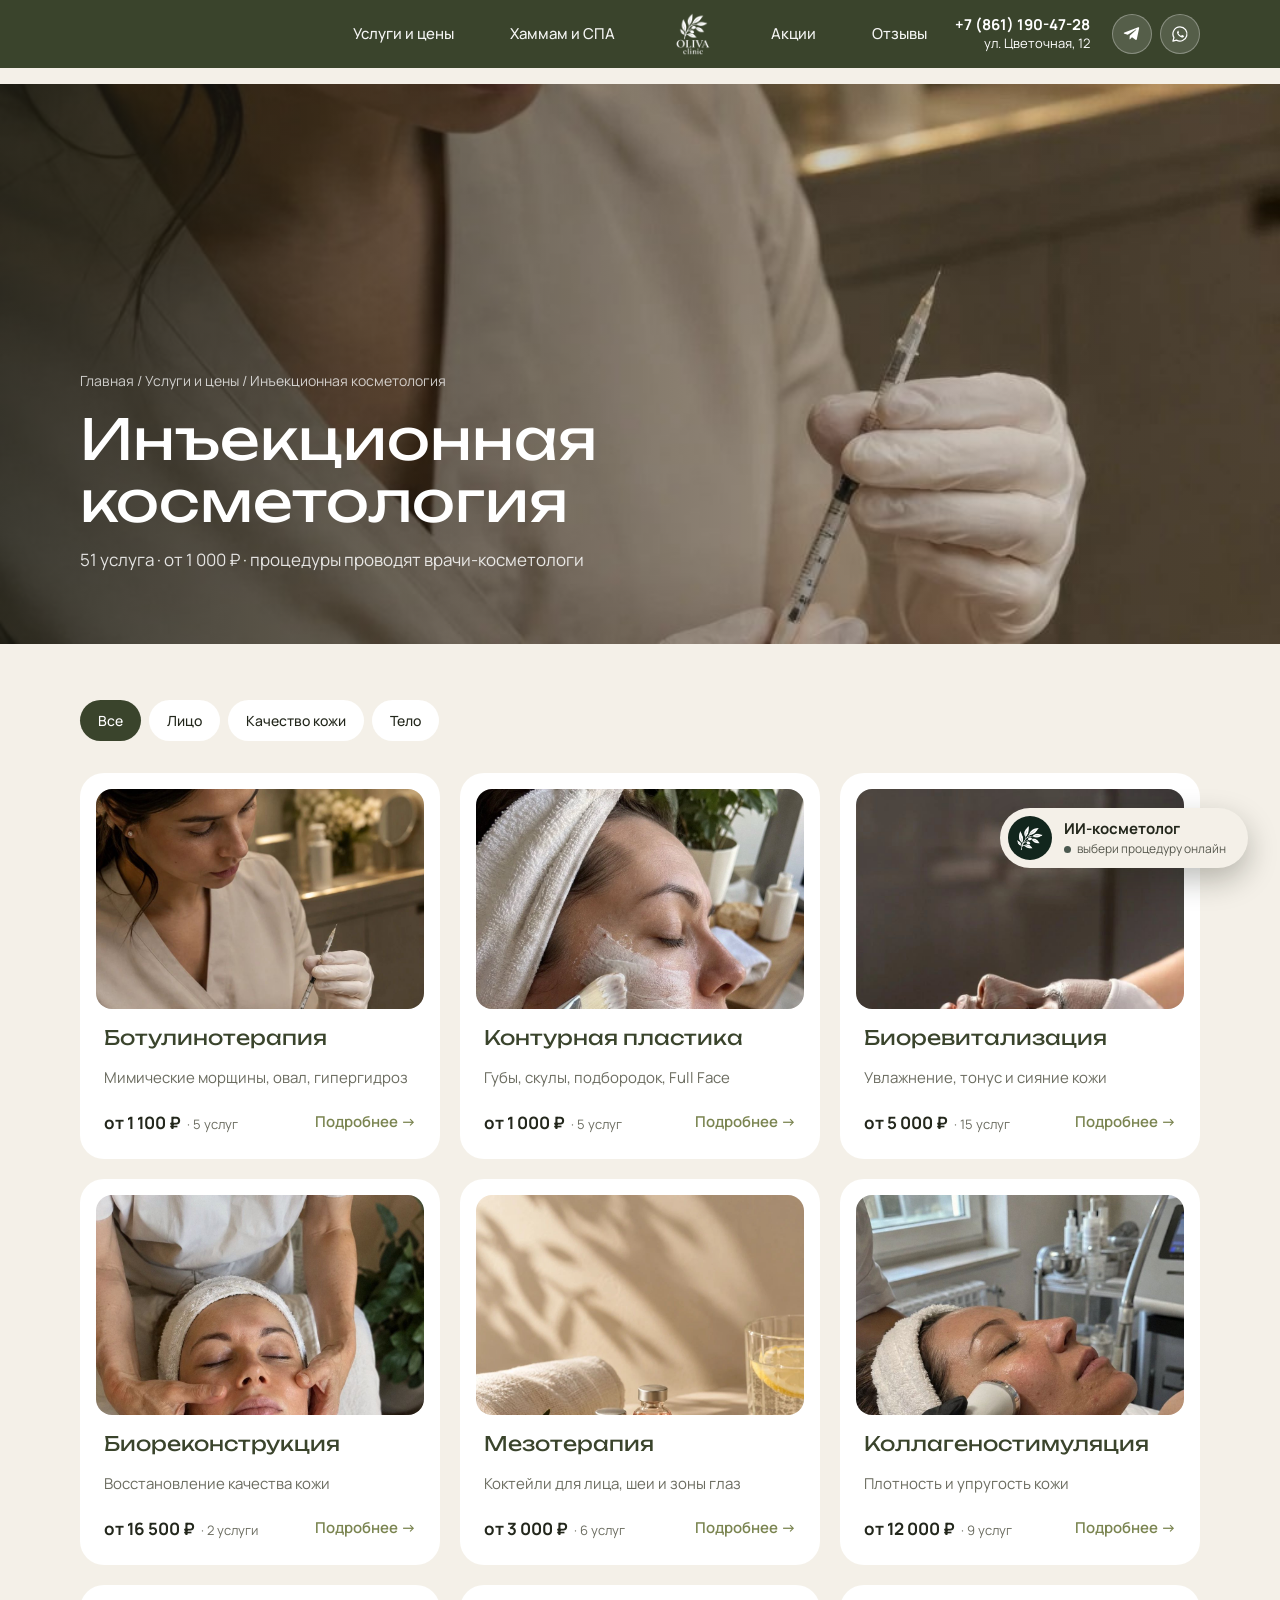
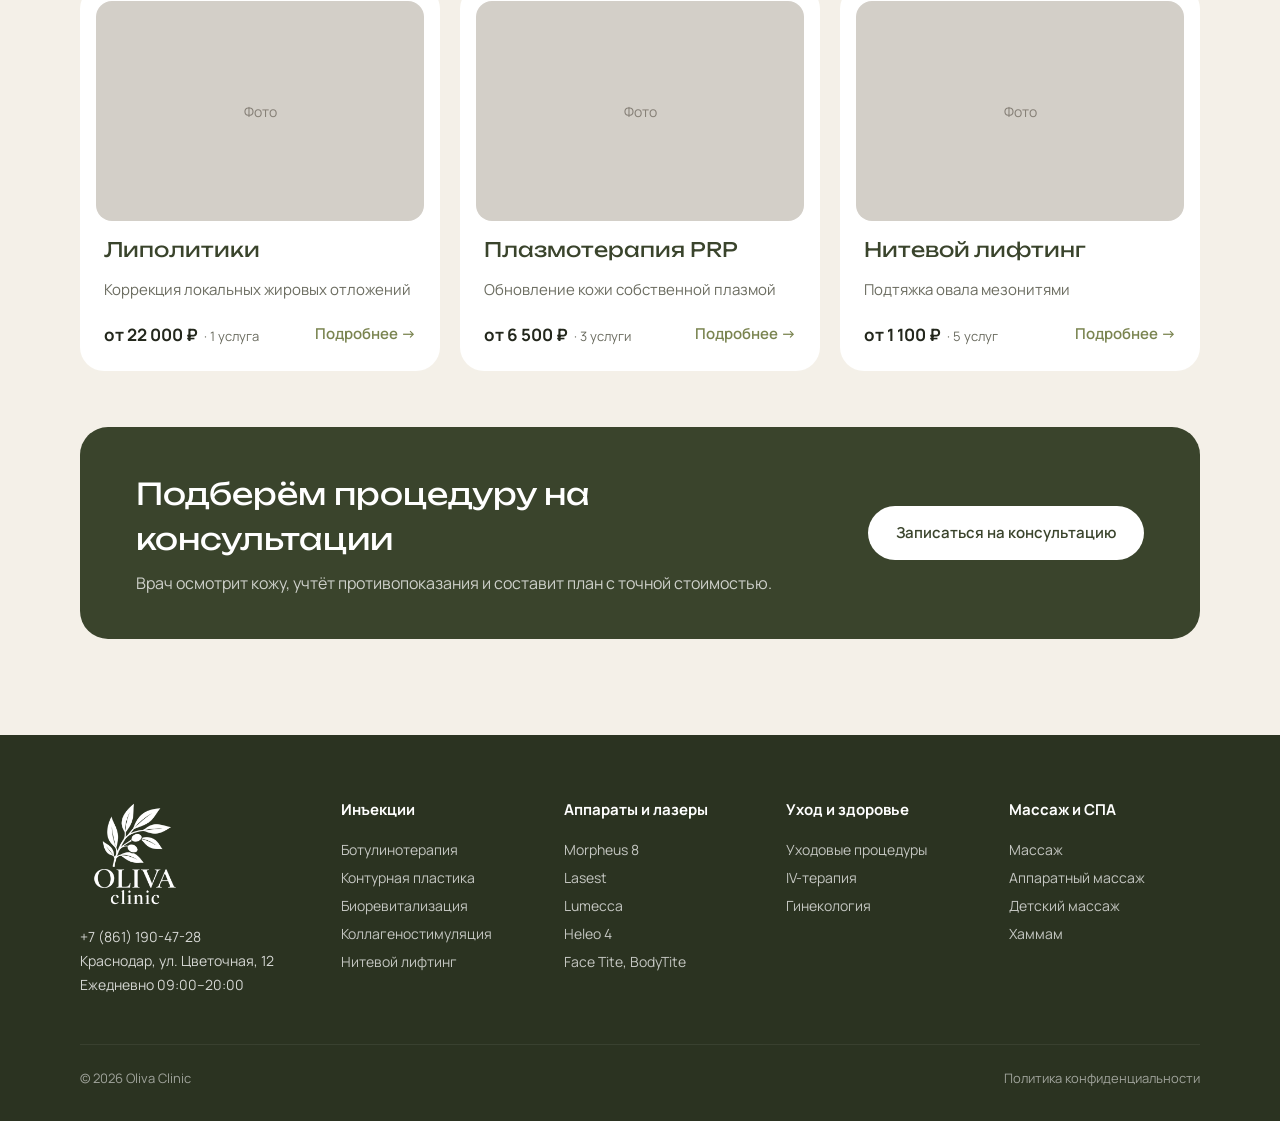
==== commit 0c66186a: "Телефон-заглушка: правдоподобный городской номер Краснодара, которого не существует Co-Authored-By: " ====
--- a/category-injections.html
+++ b/category-injections.html
@@ -3,11 +3,12 @@
 <head>
 <meta charset="utf-8">
 <meta name="viewport" content="width=device-width, initial-scale=1">
+<meta name="robots" content="noindex, nofollow">
 <title>Инъекционная косметология — OLIVA clinic</title>
 <link rel="icon" href="assets/img/oliva-mark-black.png">
 <link rel="preconnect" href="https://fonts.googleapis.com"><link rel="preconnect" href="https://fonts.gstatic.com" crossorigin>
 <link href="https://fonts.googleapis.com/css2?family=Manrope:wght@400;500;600;700;800&family=Unbounded:wght@400;700&family=Yeseva+One&family=Cormorant+Garamond:ital,wght@1,500&display=swap" rel="stylesheet">
-<link rel="stylesheet" href="assets/css/style.css?v=22">
+<link rel="stylesheet" href="assets/css/style.css?v=32">
 </head>
 <body class="inner">
 <div id="site-header"></div>
@@ -42,6 +43,6 @@
   </div>
 </main>
 <div id="site-footer"></div>
-<script src="assets/js/main.js?v=22"></script>
+<script src="assets/js/main.js?v=32"></script>
 </body>
 </html>
--- a/assets/css/style.css
+++ b/assets/css/style.css
@@ -116,6 +116,7 @@
 /* ---------- services ---------- */
 .svc-head{display:flex;justify-content:space-between;align-items:flex-end;margin-bottom:40px}
 .svc-grid{display:grid;grid-template-columns:repeat(3,1fr);gap:20px}
+.svc-more{display:none}
 .svc{position:relative;height:460px;border-radius:var(--radius);overflow:hidden;color:#fff;display:flex;flex-direction:column;justify-content:flex-end;padding:28px;isolation:isolate}
 .svc img{position:absolute;inset:0;width:100%;height:100%;object-fit:cover;z-index:-2;transition:transform .8s ease}
 .svc::before{content:'';position:absolute;inset:0;z-index:-1;background:linear-gradient(180deg,rgba(11,23,18,0) 45%,rgba(11,23,18,.72));transition:background .4s}
@@ -488,6 +489,8 @@
   .ribbon{padding:14px 0}.ribbon span{font-size:11px}
   .svc-head{flex-direction:column;align-items:flex-start;gap:12px;margin-bottom:24px}
   .svc-grid{grid-template-columns:1fr 1fr;gap:10px}
+  .svc-top{display:none}
+  .svc-more{display:flex;justify-content:center;width:100%;margin-top:20px}
   .svc{height:220px;padding:14px;border-radius:16px}
   .svc h3{font-size:14px}
   .svc .cnt{font-size:10px}
@@ -499,6 +502,8 @@
   .p1{background:var(--card)}
   .pslide .bg{position:relative;height:280px;flex:none;object-position:72% 20%}
   .p2 .bg{object-position:68% 20%}
+  .p1 .bg{height:300px;padding-top:64px;box-sizing:border-box;-webkit-mask-image:linear-gradient(180deg,transparent 64px,#000 140px);mask-image:linear-gradient(180deg,transparent 64px,#000 140px)}
+  .pslide.p1 .shade{top:210px}
   .p1 .shade,.p2 .shade{display:block;inset:auto;left:0;right:0;top:190px;height:91px;background:linear-gradient(180deg,transparent,var(--card))}
   .pslide .txt{flex:1;height:auto;max-width:none;padding:4px 20px 22px;gap:12px;justify-content:flex-start;background:var(--card)}
   .p2 .txt{padding-top:4px}
@@ -536,6 +541,8 @@
   .hslider .arrs{display:none}
   .gfeed{grid-template-columns:1fr 1fr}
   .gfeed figure:nth-child(3n+1){grid-column:span 2}
+  .gfeed:not(.open) figure:nth-child(8){grid-column:span 2}
+  .gfeed.open figure:last-child{grid-column:auto}
   .cert{min-height:600px}
   .cert::before{background:linear-gradient(180deg,rgba(245,237,224,0) 50%,rgba(245,237,224,.95) 75%)}
   .cert img.bg{object-position:62% 50%}
